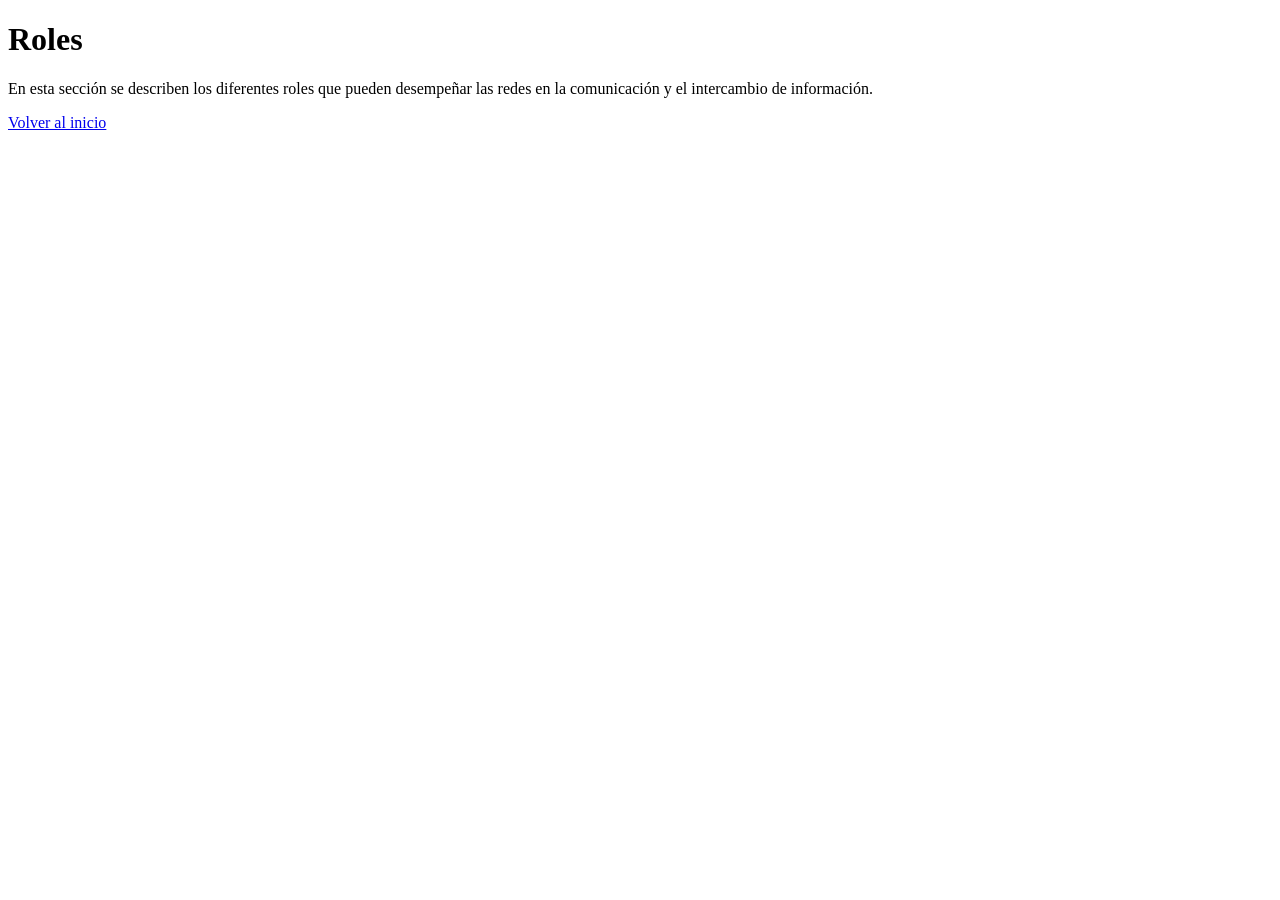
==== html/contactos.html @ 1e6e6338 "cambios cris" ====
<!DOCTYPE html>
<html lang="en">
<head>
    <meta charset="UTF-8">
    <meta name="viewport" content="width=roles, initial-scale=1.0">
    <title>Document</title>
</head>
<body>
    <h1>Roles</h1>
    <p>En esta sección se describen los diferentes roles que pueden desempeñar las redes en la comunicación y el intercambio de información.</p>
<a href="index.html">Volver al inicio</a>
</body>
</html>
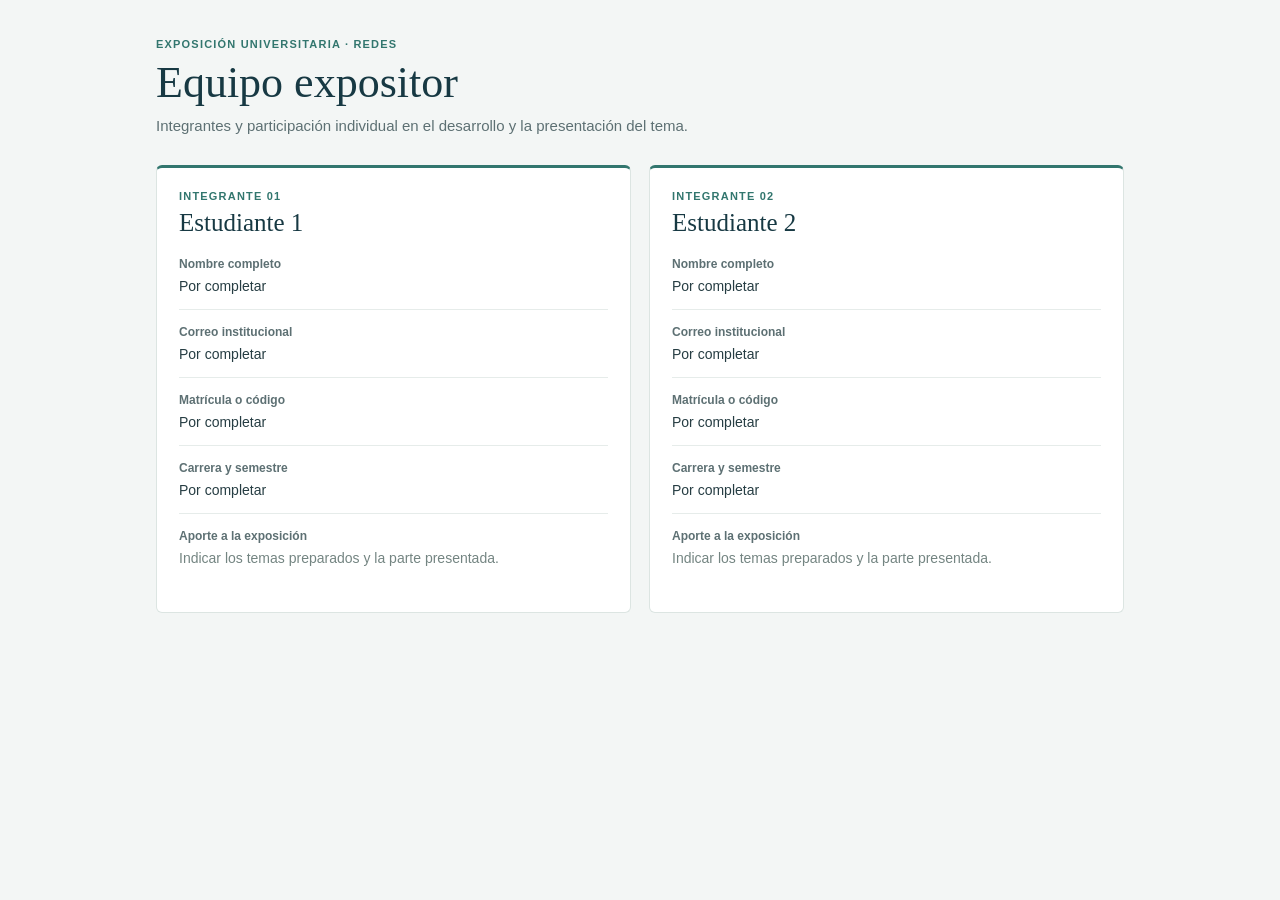
==== commit 4d8a7bf2: "Agrega galeria de ejercicios y mejora la exposicion" ====
--- a/html/contactos.html
+++ b/html/contactos.html
@@ -1,13 +1,74 @@
 <!DOCTYPE html>
-<html lang="en">
+<html lang="es">
 <head>
     <meta charset="UTF-8">
-    <meta name="viewport" content="width=roles, initial-scale=1.0">
-    <title>Document</title>
+    <meta name="viewport" content="width=device-width, initial-scale=1.0">
+    <link rel="stylesheet" href="../css/styleContactos.css">
+    <title>Equipo expositor | Redes</title>
 </head>
 <body>
-    <h1>Roles</h1>
-    <p>En esta sección se describen los diferentes roles que pueden desempeñar las redes en la comunicación y el intercambio de información.</p>
-<a href="index.html">Volver al inicio</a>
+    <main class="team-page">
+        <header class="page-heading">
+            <p class="eyebrow">EXPOSICIÓN UNIVERSITARIA · REDES</p>
+            <h1>Equipo expositor</h1>
+            <p>Integrantes y participación individual en el desarrollo y la presentación del tema.</p>
+        </header>
+
+        <section class="student-grid" aria-label="Información de los estudiantes">
+            <article class="student-card" aria-labelledby="student-one-title">
+                <p class="student-index">INTEGRANTE 01</p>
+                <h2 id="student-one-title">Estudiante 1</h2>
+                <dl class="student-details">
+                    <div>
+                        <dt>Nombre completo</dt>
+                        <dd>Por completar</dd>
+                    </div>
+                    <div>
+                        <dt>Correo institucional</dt>
+                        <dd>Por completar</dd>
+                    </div>
+                    <div>
+                        <dt>Matrícula o código</dt>
+                        <dd>Por completar</dd>
+                    </div>
+                    <div>
+                        <dt>Carrera y semestre</dt>
+                        <dd>Por completar</dd>
+                    </div>
+                    <div>
+                        <dt>Aporte a la exposición</dt>
+                        <dd class="contribution">Indicar los temas preparados y la parte presentada.</dd>
+                    </div>
+                </dl>
+            </article>
+
+            <article class="student-card" aria-labelledby="student-two-title">
+                <p class="student-index">INTEGRANTE 02</p>
+                <h2 id="student-two-title">Estudiante 2</h2>
+                <dl class="student-details">
+                    <div>
+                        <dt>Nombre completo</dt>
+                        <dd>Por completar</dd>
+                    </div>
+                    <div>
+                        <dt>Correo institucional</dt>
+                        <dd>Por completar</dd>
+                    </div>
+                    <div>
+                        <dt>Matrícula o código</dt>
+                        <dd>Por completar</dd>
+                    </div>
+                    <div>
+                        <dt>Carrera y semestre</dt>
+                        <dd>Por completar</dd>
+                    </div>
+                    <div>
+                        <dt>Aporte a la exposición</dt>
+                        <dd class="contribution">Indicar los temas preparados y la parte presentada.</dd>
+                    </div>
+                </dl>
+            </article>
+        </section>
+    </main>
 </body>
 </html>
--- a/css/styleContactos.css
+++ b/css/styleContactos.css
@@ -0,0 +1,123 @@
+* {
+    box-sizing: border-box;
+}
+
+body {
+    margin: 0;
+    background: #f3f6f5;
+    color: #172d35;
+    font-family: "Segoe UI", Arial, sans-serif;
+}
+
+.team-page {
+    max-width: 1080px;
+    margin: 0 auto;
+    padding: 38px clamp(18px, 5vw, 56px) 48px;
+}
+
+.page-heading {
+    margin-bottom: 28px;
+}
+
+.eyebrow,
+.student-index {
+    margin: 0;
+    color: #32766e;
+    font-size: 11px;
+    font-weight: 700;
+    letter-spacing: 1.2px;
+}
+
+.page-heading h1 {
+    margin: 7px 0 6px;
+    color: #173943;
+    font-family: Georgia, "Times New Roman", serif;
+    font-size: clamp(32px, 5vw, 44px);
+    font-weight: 500;
+}
+
+.page-heading > p:last-child {
+    margin: 0;
+    color: #5d7073;
+    font-size: 15px;
+    line-height: 1.55;
+}
+
+.student-grid {
+    display: grid;
+    grid-template-columns: repeat(2, minmax(0, 1fr));
+    gap: 18px;
+}
+
+.student-card {
+    min-width: 0;
+    padding: 22px;
+    border: 1px solid #dce5e2;
+    border-top: 3px solid #32766e;
+    border-radius: 6px;
+    background: #fff;
+}
+
+.student-card h2 {
+    margin: 7px 0 20px;
+    color: #173943;
+    font-family: Georgia, "Times New Roman", serif;
+    font-size: 25px;
+    font-weight: 500;
+}
+
+.student-details {
+    display: grid;
+    gap: 15px;
+    margin: 0;
+}
+
+.student-details div {
+    min-width: 0;
+    padding-bottom: 12px;
+    border-bottom: 1px solid #e6ecea;
+}
+
+.student-details div:last-child {
+    padding-bottom: 0;
+    border-bottom: 0;
+}
+
+.student-details dt {
+    margin-bottom: 5px;
+    color: #5d7073;
+    font-size: 12px;
+    font-weight: 600;
+}
+
+.student-details dd {
+    margin: 0;
+    color: #263d43;
+    font-size: 14px;
+    line-height: 1.5;
+    overflow-wrap: anywhere;
+}
+
+.student-details dd.contribution {
+    min-height: 42px;
+    color: #748582;
+}
+
+@media (max-width: 640px) {
+    .team-page {
+        padding: 26px 16px 32px;
+    }
+
+    .page-heading {
+        margin-bottom: 20px;
+    }
+
+    .student-grid {
+        grid-template-columns: 1fr;
+        gap: 14px;
+    }
+
+    .student-card {
+        padding: 18px;
+    }
+}
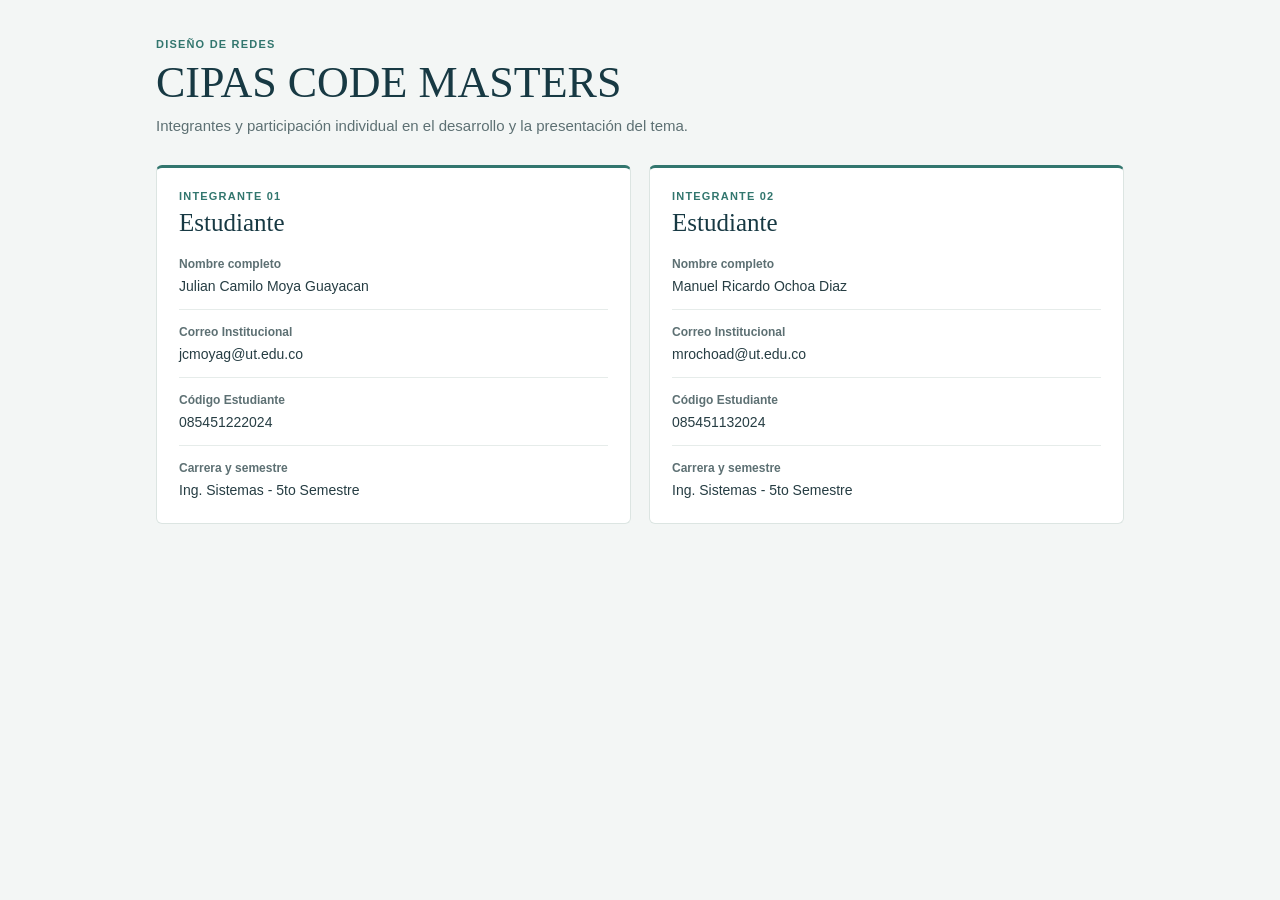
==== commit 6acbaf97: "Datos de Contacto Datos de Contacto" ====
--- a/html/contactos.html
+++ b/html/contactos.html
@@ -4,67 +4,60 @@
     <meta charset="UTF-8">
     <meta name="viewport" content="width=device-width, initial-scale=1.0">
     <link rel="stylesheet" href="../css/styleContactos.css">
+    <script src="frameHeight.js" data-frame-type="content" defer></script>
     <title>Equipo expositor | Redes</title>
 </head>
 <body>
     <main class="team-page">
         <header class="page-heading">
-            <p class="eyebrow">EXPOSICIÓN UNIVERSITARIA · REDES</p>
-            <h1>Equipo expositor</h1>
+            <p class="eyebrow">DISEÑO DE REDES</p>
+            <h1>CIPAS CODE MASTERS</h1>
             <p>Integrantes y participación individual en el desarrollo y la presentación del tema.</p>
         </header>
 
         <section class="student-grid" aria-label="Información de los estudiantes">
             <article class="student-card" aria-labelledby="student-one-title">
                 <p class="student-index">INTEGRANTE 01</p>
-                <h2 id="student-one-title">Estudiante 1</h2>
+                <h2 id="student-one-title">Estudiante</h2>
                 <dl class="student-details">
                     <div>
                         <dt>Nombre completo</dt>
-                        <dd>Por completar</dd>
+                        <dd>Julian Camilo Moya Guayacan</dd>
                     </div>
                     <div>
-                        <dt>Correo institucional</dt>
-                        <dd>Por completar</dd>
+                        <dt>Correo Institucional</dt>
+                        <dd>jcmoyag@ut.edu.co</dd>
                     </div>
                     <div>
-                        <dt>Matrícula o código</dt>
-                        <dd>Por completar</dd>
+                        <dt>Código Estudiante</dt>
+                        <dd>085451222024</dd>
                     </div>
                     <div>
                         <dt>Carrera y semestre</dt>
-                        <dd>Por completar</dd>
-                    </div>
-                    <div>
-                        <dt>Aporte a la exposición</dt>
-                        <dd class="contribution">Indicar los temas preparados y la parte presentada.</dd>
+                        <dd>Ing. Sistemas - 5to Semestre</dd>
                     </div>
                 </dl>
             </article>
 
             <article class="student-card" aria-labelledby="student-two-title">
                 <p class="student-index">INTEGRANTE 02</p>
-                <h2 id="student-two-title">Estudiante 2</h2>
+                <h2 id="student-two-title">Estudiante</h2>
                 <dl class="student-details">
                     <div>
                         <dt>Nombre completo</dt>
-                        <dd>Por completar</dd>
+                        <dd>Manuel Ricardo Ochoa Diaz</dd>
                     </div>
                     <div>
-                        <dt>Correo institucional</dt>
-                        <dd>Por completar</dd>
+                        <dt>Correo Institucional</dt>
+                        <dd>mrochoad@ut.edu.co</dd>
                     </div>
                     <div>
-                        <dt>Matrícula o código</dt>
-                        <dd>Por completar</dd>
+                        <dt>Código Estudiante</dt>
+                        <dd>085451132024</dd>
                     </div>
                     <div>
                         <dt>Carrera y semestre</dt>
-                        <dd>Por completar</dd>
-                    </div>
-                    <div>
-                        <dt>Aporte a la exposición</dt>
-                        <dd class="contribution">Indicar los temas preparados y la parte presentada.</dd>
+                        <dd>Ing. Sistemas - 5to Semestre</dd>
                     </div>
                 </dl>
             </article>
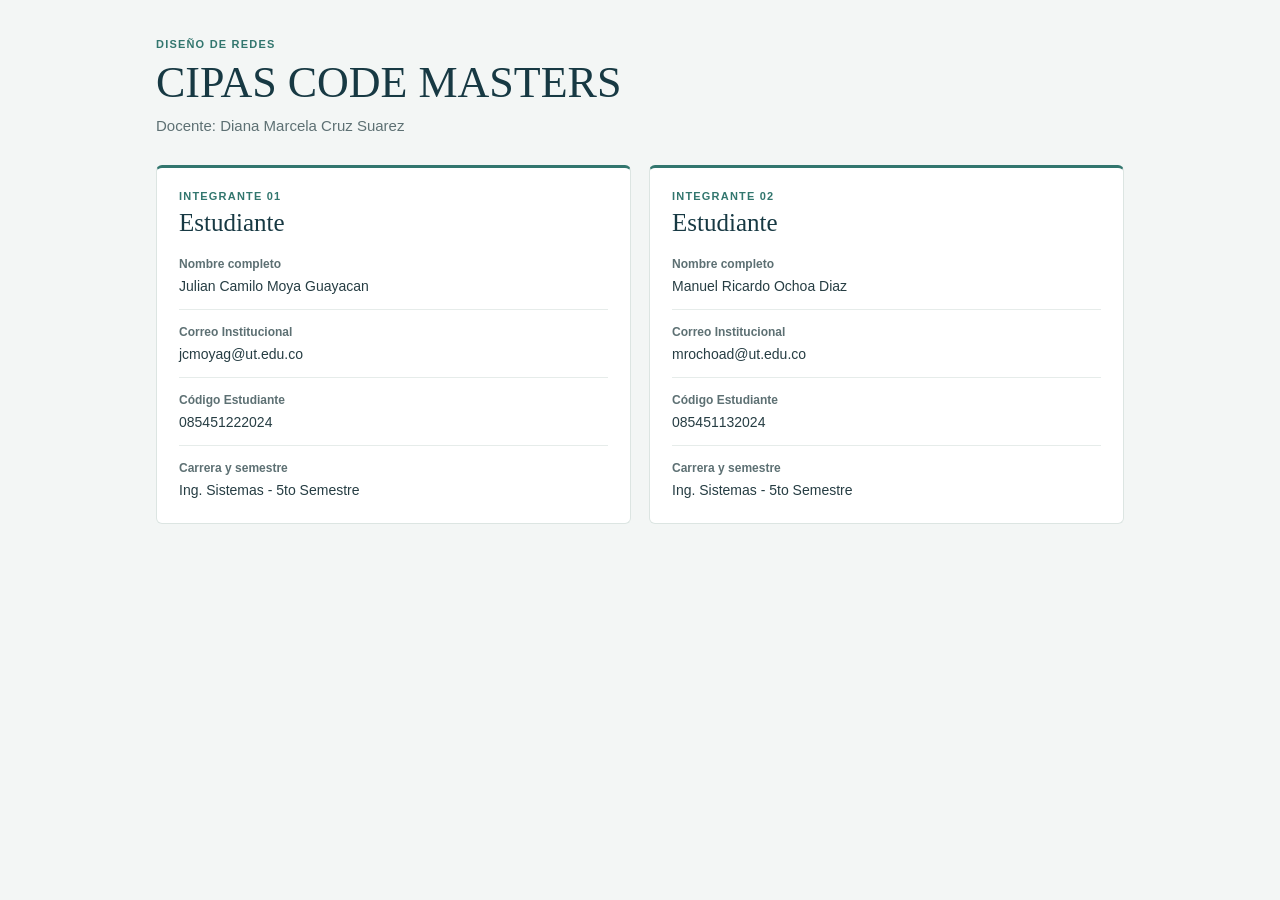
==== commit 1542545f: "Profesora Nombre Profe" ====
--- a/html/contactos.html
+++ b/html/contactos.html
@@ -12,7 +12,7 @@
         <header class="page-heading">
             <p class="eyebrow">DISEÑO DE REDES</p>
             <h1>CIPAS CODE MASTERS</h1>
-            <p>Integrantes y participación individual en el desarrollo y la presentación del tema.</p>
+            <p>Docente: Diana Marcela Cruz Suarez</p>
         </header>
 
         <section class="student-grid" aria-label="Información de los estudiantes">
